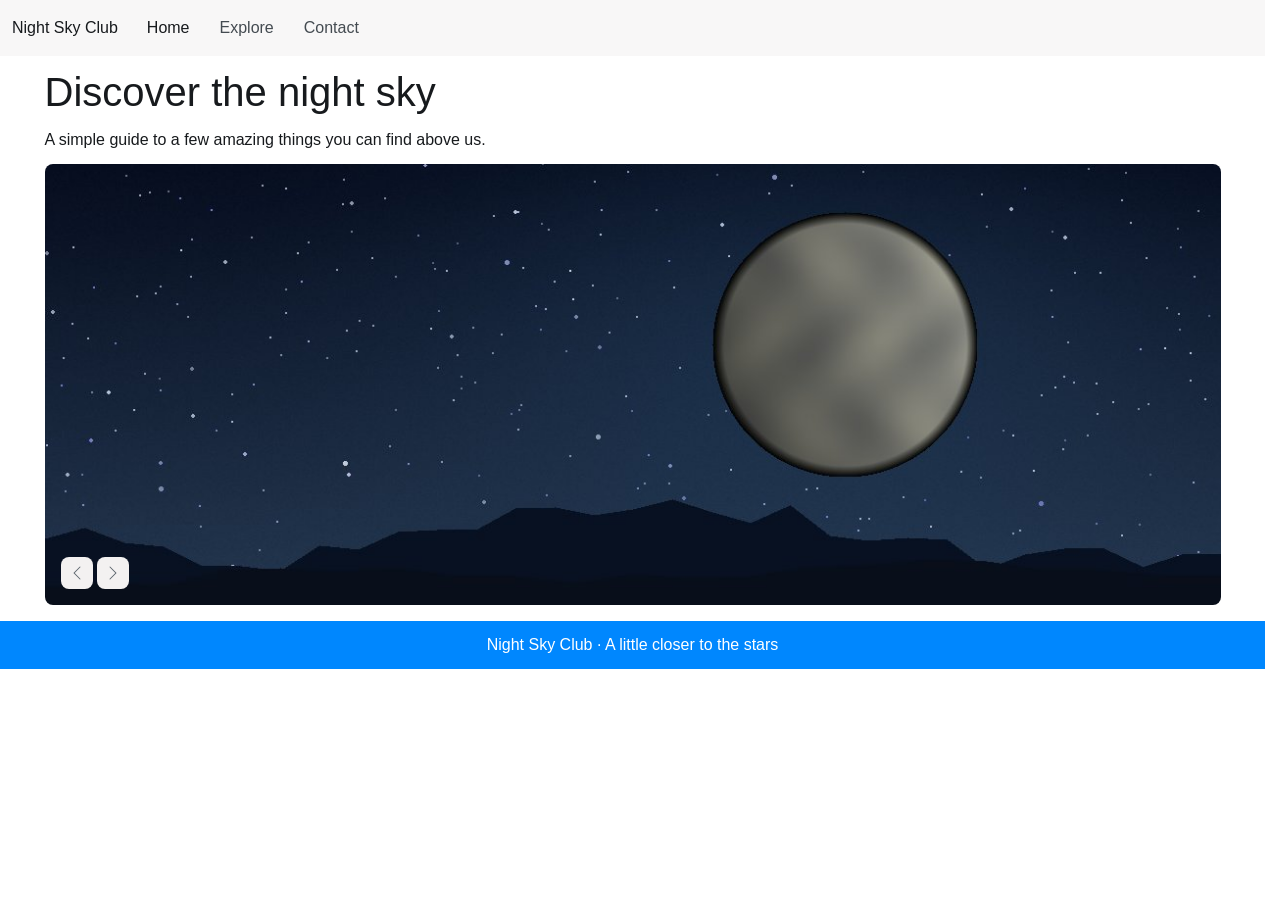
==== index.html @ 66168495 "navbar and carousel" ====
<!DOCTYPE html>
<html lang="en">
<head>
  <meta charset="UTF-8">
  <meta name="viewport" content="width=device-width, initial-scale=1.0">
  <title>Night Sky Club | Explore</title>
  <link rel="stylesheet" href="css/bootstrap.min.css">
  <link rel="stylesheet" href="css/style.css">
  <script type="module" src="js/bootstrap.bundle.min.js"></script>

</head>



<body>
  <nav class="navbar md:navbar-expand bg-1 fg-2" aria-label="Main navigation">


    <div class="container-fluid">
      
      <a class="navbar-brand" href="index.html">Night Sky Club</a>
      <button class="btn-icon navbar-toggler" type="button" data-bs-toggle="drawer"
        data-bs-target="#navbarNav" aria-controls="navbarNav" aria-expanded="false" aria-label="Toggle navigation">
        <span class="navbar-toggler-icon" aria-hidden="true"></span>
      </button>


      <dialog class="drawer drawer-end" tabindex="-1" id="navbarNav" aria-labelledby="navbarNavLabel">
        
        <div class="drawer-header">
          <span class="drawer-title" id="navbarNavLabel">Menu</span>
          <button type="button" class="btn-close" data-bs-dismiss="drawer" aria-label="Close menu"></button>
        </div>


        <div class="drawer-body">
          
          <ul class="navbar-nav">
            <li class="nav-item"><a class="nav-link active" aria-current="page" href="index.html">Home</a></li>
            <li class="nav-item"><a class="nav-link" href="#">Explore</a></li>
            <li class="nav-item"><a class="nav-link" href="contact.html">Contact</a></li>
          </ul>
        
        </div>
      </dialog>
    </div>
  </nav>

  <main>


    <div class="container mt-4">
      <h1 class="mb-4">Discover the night sky</h1>
      <p class="mb-4">A simple guide to a few amazing things you can find above us.</p>
    
    
      <div id="heroCarousel" class="carousel carousel-overlay slide">
      <div class="carousel-inner rounded-5">
        <div class="carousel-item active">
          <img src="images/banner-moon.jpg" class="d-block w-100" alt="Illustration of the Moon above a dark mountain landscape">
        </div>
        
        <div class="carousel-item">
          <img src="images/banner-saturn.jpg" class="d-block w-100" alt="Illustration of Saturn and its rings against a starry sky">
        </div>
        
        <div class="carousel-item">
          <img src="images/banner-stars.jpg" class="d-block w-100" alt="Illustration of a star-filled night sky above the hills">
        </div>
      </div>
      
      
      <div class="carousel-overlay-controls">
        <div>
          <button class="btn-icon btn-sm btn-subtle theme-secondary" type="button" data-bs-target="#heroCarousel" data-bs-slide="prev">
            <span class="carousel-icon-prev" aria-hidden="true"></span>
            <span class="visually-hidden">Previous</span>
          </button>
          <button class="btn-icon btn-sm btn-subtle theme-secondary" type="button" data-bs-target="#heroCarousel" data-bs-slide="next">
            <span class="carousel-icon-next" aria-hidden="true"></span>
            <span class="visually-hidden">Next</span>
          </button>
        
        </div>
      </div>
    </div>
    </div>

  </main>


  <footer class="bg-primary fg-contrast-primary mt-5 py-4">
    <div class="container text-center">
      <p class="mb-0">Night Sky Club &middot; A little closer to the stars</p>
    </div>
  </footer>
</body>
</html>
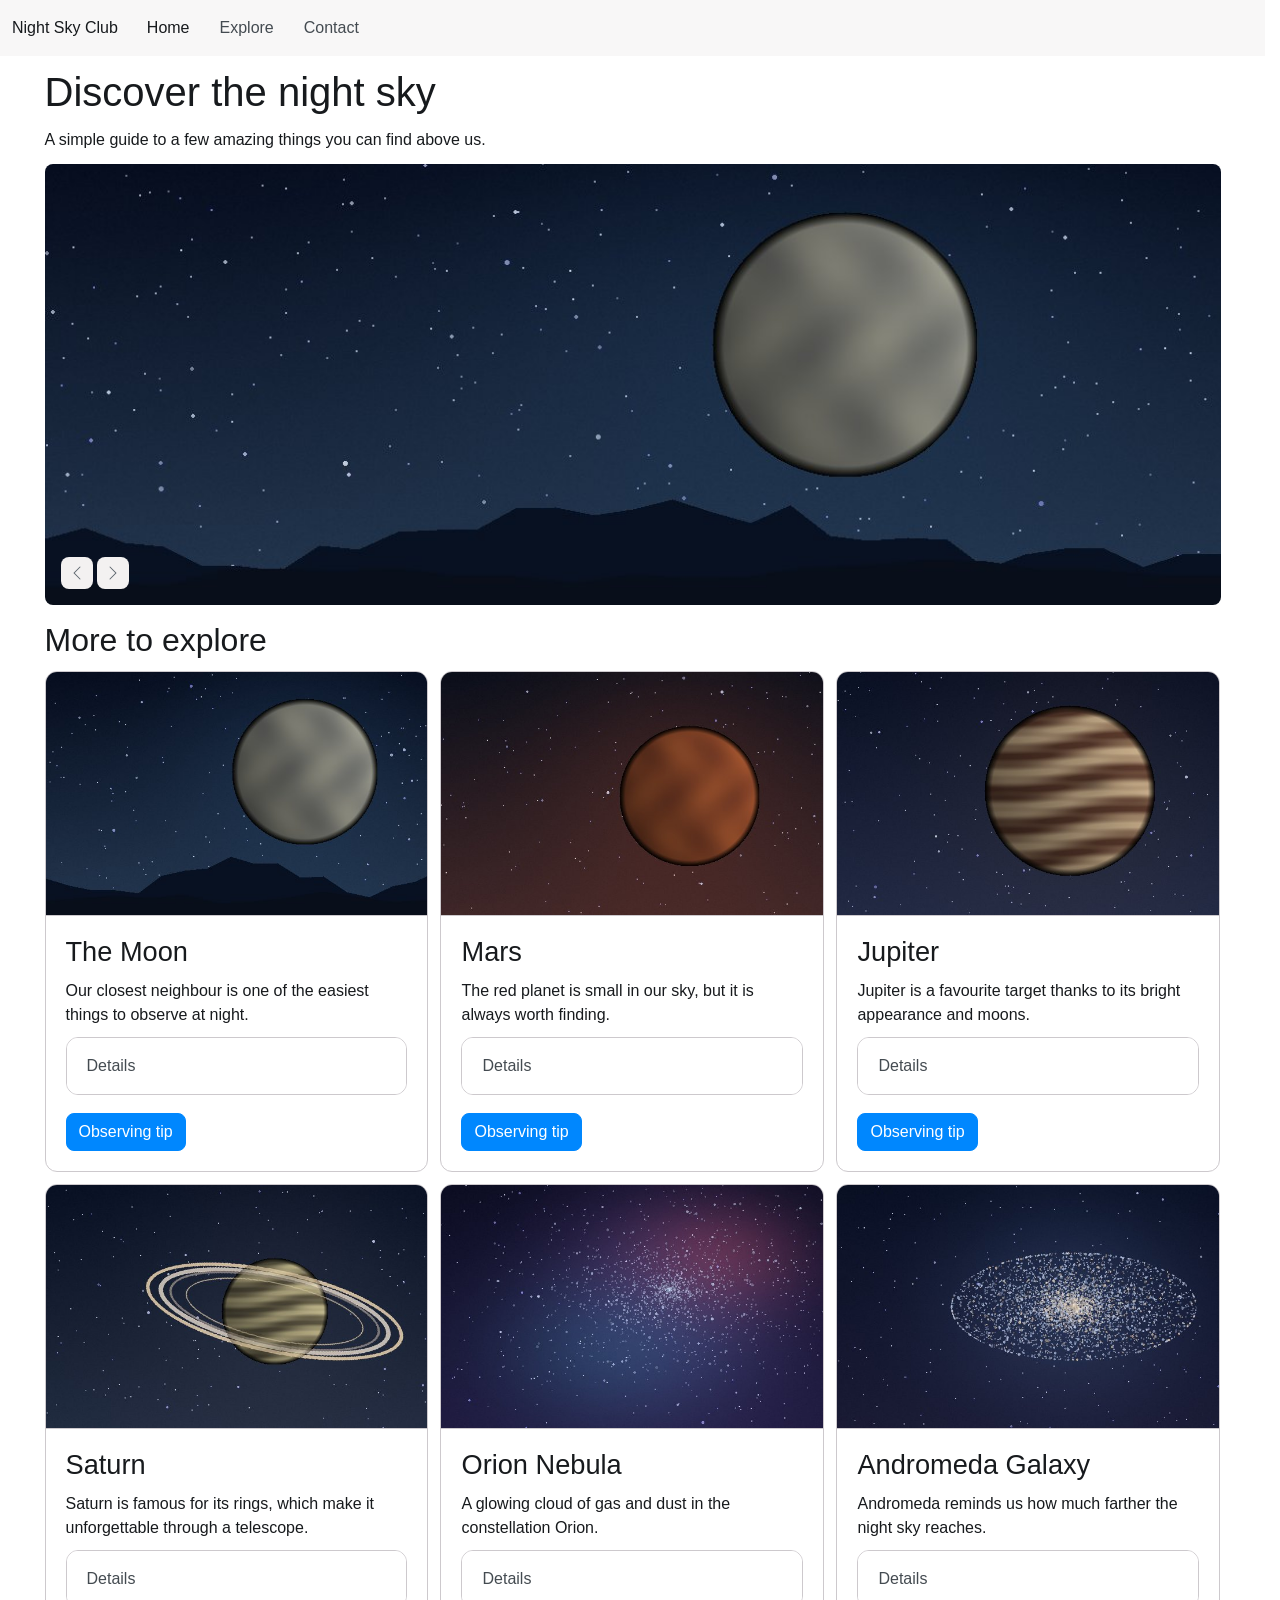
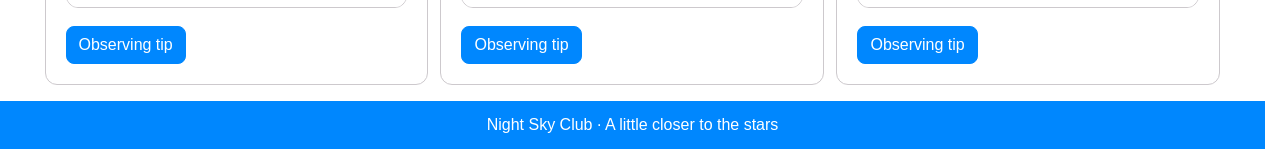
==== commit ff683d7b: "cards accordion" ====
--- a/index.html
+++ b/index.html
@@ -86,6 +86,232 @@
     </div>
     </div>
 
+
+
+    <section class="container mt-5" id="topics">
+      <h2 class="mb-4">More to explore</h2>
+      <div class="row g-4">
+
+        <div class="col-12 md:col-6 lg:col-4">
+          <article class="card h-100">
+            <img src="images/moon.jpg" class="card-img-top w-100" alt="Illustration of the Moon against a dark sky">
+           
+            <div class="card-body d-flex flex-column">
+              <h3 class="card-title">The Moon</h3>
+              <p class="card-text">Our closest neighbour is one of the easiest things to observe at night.</p>
+              
+              <div class="accordion mt-auto mb-3">
+                <details class="accordion-item">
+                  <summary class="accordion-header">Details</summary>
+                  <div class="accordion-body">Look near the line between light and shadow. Craters and mountain ridges are easier to see there.</div>
+                </details>
+              </div>
+              <button type="button" class="btn-solid theme-primary" data-bs-toggle="dialog" data-bs-target="#skyDialog1">Observing tip</button>
+              
+              <dialog class="dialog" id="skyDialog1" aria-labelledby="skyDialogTitle1">
+                <div class="dialog-header">
+                  <h4 class="dialog-title" id="skyDialogTitle1">The Moon</h4>
+                  <button type="button" class="btn-close" data-bs-dismiss="dialog" aria-label="Close"></button>
+                </div>
+                
+                <div class="dialog-body">
+                  <p>Even a small pair of binoculars can reveal a surprising amount of detail on the Moon.</p>
+                </div>
+                <div class="dialog-footer">
+                  <button type="button" class="btn-solid theme-secondary" data-bs-dismiss="dialog">Close</button>
+                </div>
+              </dialog>
+            
+            </div>
+          </article>
+        </div>
+
+        <div class="col-12 md:col-6 lg:col-4">
+          <article class="card h-100">
+            <img src="images/mars.jpg" class="card-img-top w-100" alt="Illustration of the reddish planet Mars">
+            <div class="card-body d-flex flex-column">
+              <h3 class="card-title">Mars</h3>
+              <p class="card-text">The red planet is small in our sky, but it is always worth finding.</p>
+             
+              <div class="accordion mt-auto mb-3">
+                <details class="accordion-item">
+                  <summary class="accordion-header">Details</summary>
+                  <div class="accordion-body">Mars looks brighter during some parts of its orbit. Its orange-red colour helps distinguish it from stars.</div>
+                </details>
+              </div>
+              
+              <button type="button" class="btn-solid theme-primary" data-bs-toggle="dialog" data-bs-target="#skyDialog2">Observing tip</button>
+              
+              <dialog class="dialog" id="skyDialog2" aria-labelledby="skyDialogTitle2">
+                <div class="dialog-header">
+                  <h4 class="dialog-title" id="skyDialogTitle2">Mars</h4>
+                  <button type="button" class="btn-close" data-bs-dismiss="dialog" aria-label="Close"></button>
+                </div>
+               
+                <div class="dialog-body">
+                  <p>Try spotting Mars with your eyes first, then use a telescope if you have access to one.</p>
+                </div>
+                <div class="dialog-footer">
+                  <button type="button" class="btn-solid theme-secondary" data-bs-dismiss="dialog">Close</button>
+                </div>
+              </dialog>
+            
+            </div>
+          </article>
+        </div>
+
+        <div class="col-12 md:col-6 lg:col-4">
+          <article class="card h-100">
+            <img src="images/jupiter.jpg" class="card-img-top w-100" alt="Illustration of Jupiter with its striped cloud bands">
+            
+            <div class="card-body d-flex flex-column">
+             
+              <h3 class="card-title">Jupiter</h3>
+              <p class="card-text">Jupiter is a favourite target thanks to its bright appearance and moons.</p>
+              
+              <div class="accordion mt-auto mb-3">
+                <details class="accordion-item">
+                  <summary class="accordion-header">Details</summary>
+                  <div class="accordion-body">With steady binoculars, you may spot its four largest moons as tiny points beside the planet.</div>
+                </details>
+              </div>
+              
+              <button type="button" class="btn-solid theme-primary" data-bs-toggle="dialog" data-bs-target="#skyDialog3">Observing tip</button>
+              <dialog class="dialog" id="skyDialog3" aria-labelledby="skyDialogTitle3">
+                
+                <div class="dialog-header">
+                  <h4 class="dialog-title" id="skyDialogTitle3">Jupiter</h4>
+                  <button type="button" class="btn-close" data-bs-dismiss="dialog" aria-label="Close"></button>
+                </div>
+               
+                <div class="dialog-body">
+                  <p>On a clear night, Jupiter is a rewarding first target for a beginner telescope.</p>
+                </div>
+                
+                <div class="dialog-footer">
+                  <button type="button" class="btn-solid theme-secondary" data-bs-dismiss="dialog">Close</button>
+                </div>
+              
+              </dialog>
+            </div>
+          </article>
+        </div>
+
+        <div class="col-12 md:col-6 lg:col-4">
+          <article class="card h-100">
+            <img src="images/saturn.jpg" class="card-img-top w-100" alt="Illustration of Saturn surrounded by its rings">
+            
+            <div class="card-body d-flex flex-column">
+              <h3 class="card-title">Saturn</h3>
+              <p class="card-text">Saturn is famous for its rings, which make it unforgettable through a telescope.</p>
+              
+              <div class="accordion mt-auto mb-3">
+                <details class="accordion-item">
+                  <summary class="accordion-header">Details</summary>
+                  <div class="accordion-body">Saturn looks like a steady yellowish point to the naked eye. Its rings need a telescope to be seen clearly.</div>
+                </details>
+              </div>
+              
+              <button type="button" class="btn-solid theme-primary" data-bs-toggle="dialog" data-bs-target="#skyDialog4">Observing tip</button>
+              <dialog class="dialog" id="skyDialog4" aria-labelledby="skyDialogTitle4">
+                
+                <div class="dialog-header">
+                  <h4 class="dialog-title" id="skyDialogTitle4">Saturn</h4>
+                  <button type="button" class="btn-close" data-bs-dismiss="dialog" aria-label="Close"></button>
+                
+                </div>
+                
+                
+                <div class="dialog-body">
+                  <p>Try viewing Saturn when it is high above the horizon for a steadier image.</p>
+                </div>
+                <div class="dialog-footer">
+                  <button type="button" class="btn-solid theme-secondary" data-bs-dismiss="dialog">Close</button>
+                </div>
+              </dialog>
+            </div>
+          </article>
+        </div>
+
+        <div class="col-12 md:col-6 lg:col-4">
+          <article class="card h-100">
+            
+            <img src="images/orion.jpg" class="card-img-top w-100" alt="Illustration of purple and blue glowing gas among stars">
+            <div class="card-body d-flex flex-column">
+              <h3 class="card-title">Orion Nebula</h3>
+              <p class="card-text">A glowing cloud of gas and dust in the constellation Orion.</p>
+              
+              <div class="accordion mt-auto mb-3">
+                <details class="accordion-item">
+                  <summary class="accordion-header">Details</summary>
+                  <div class="accordion-body">The Orion Nebula lies below Orion's Belt, in the middle of the sword. A dark observing spot makes it easier to find.</div>
+                </details>
+              
+              </div>
+              <button type="button" class="btn-solid theme-primary" data-bs-toggle="dialog" data-bs-target="#skyDialog5">Observing tip</button>
+              <dialog class="dialog" id="skyDialog5" aria-labelledby="skyDialogTitle5">
+                <div class="dialog-header">
+                  <h4 class="dialog-title" id="skyDialogTitle5">Orion Nebula</h4>
+                  
+                  <button type="button" class="btn-close" data-bs-dismiss="dialog" aria-label="Close"></button>
+                </div>
+                
+                <div class="dialog-body">
+                  <p>Binoculars can show the nebula as a soft patch of light beneath Orion's Belt.</p>
+                </div>
+                
+                <div class="dialog-footer">
+                  <button type="button" class="btn-solid theme-secondary" data-bs-dismiss="dialog">Close</button>
+                </div>
+              
+              </dialog>
+            </div>
+          </article>
+        </div>
+
+        <div class="col-12 md:col-6 lg:col-4">
+         
+          <article class="card h-100">
+            <img src="images/andromeda.jpg" class="card-img-top w-100" alt="Illustration of a distant spiral galaxy">
+            
+            <div class="card-body d-flex flex-column">
+              <h3 class="card-title">Andromeda Galaxy</h3>
+              <p class="card-text">Andromeda reminds us how much farther the night sky reaches.</p>
+              <div class="accordion mt-auto mb-3">
+                <details class="accordion-item">
+                  <summary class="accordion-header">Details</summary>
+                  <div class="accordion-body">Under dark skies, Andromeda appears as a faint, fuzzy patch. A star map helps you find the right area.</div>
+                </details>
+              </div>
+              
+              <button type="button" class="btn-solid theme-primary" data-bs-toggle="dialog" data-bs-target="#skyDialog6">Observing tip</button>
+              <dialog class="dialog" id="skyDialog6" aria-labelledby="skyDialogTitle6">
+                <div class="dialog-header">
+                  <h4 class="dialog-title" id="skyDialogTitle6">Andromeda Galaxy</h4>
+                  <button type="button" class="btn-close" data-bs-dismiss="dialog" aria-label="Close"></button>
+                </div>
+                
+                <div class="dialog-body">
+                  <p>The Andromeda Galaxy is one of the most distant objects you can see without a telescope.</p>
+                </div>
+               
+                <div class="dialog-footer">
+                  <button type="button" class="btn-solid theme-secondary" data-bs-dismiss="dialog">Close</button>
+                </div>
+              </dialog>
+            </div>
+          </article>
+        </div>
+
+      </div>
+    </section>
+
+
+
+
+
+
+
   </main>
 
 
